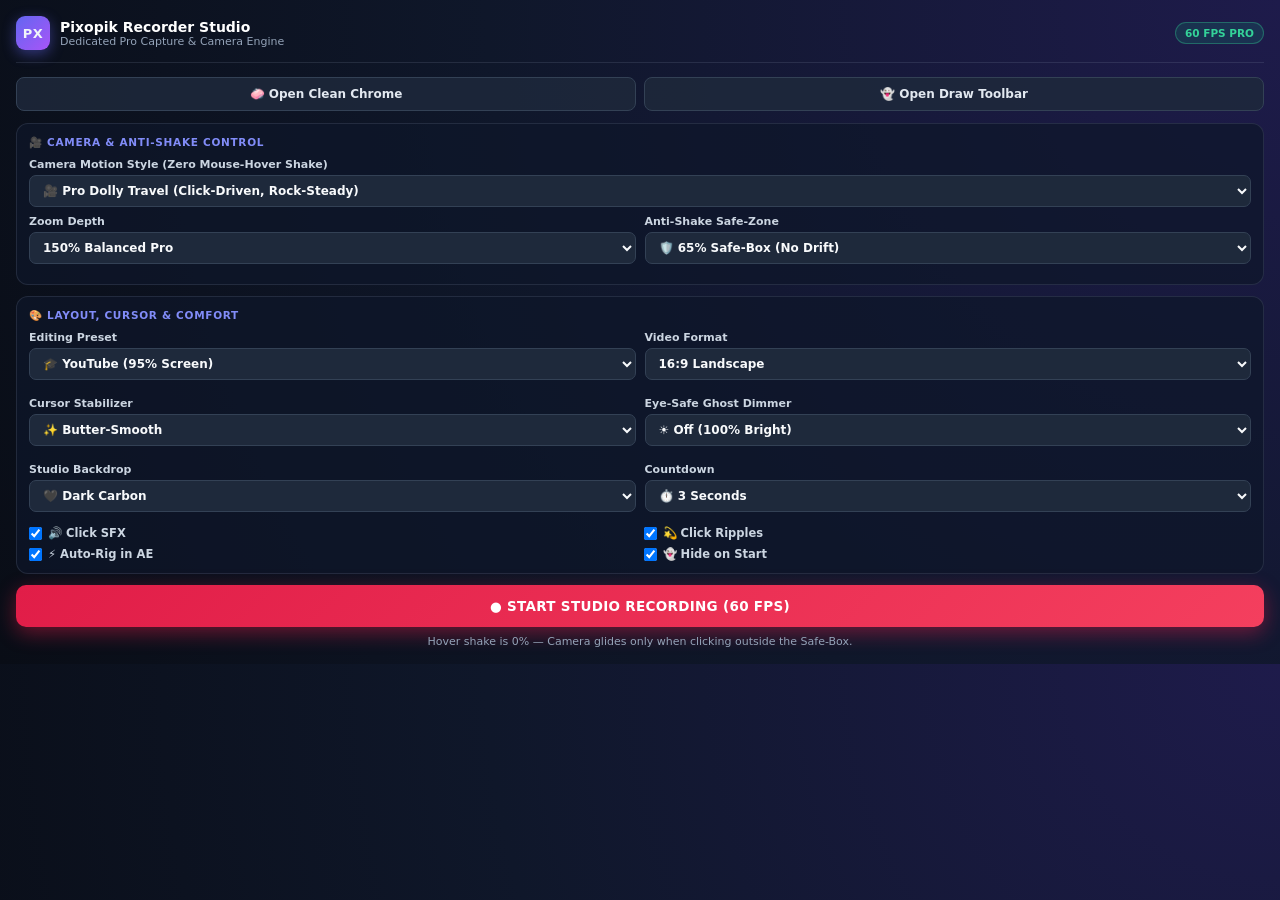
==== cep-plugin/recorder-studio.html @ 307febab "fix(studio-v2.0.2): replace PowerShell UI with instant native frameless Desktop App window (recorder" ====
<!DOCTYPE html>
<html lang="en">
<head>
  <meta charset="UTF-8" />
  <title>Pixopik Recorder Studio v2.0</title>
  <style>
    * { box-sizing: border-box; margin: 0; padding: 0; font-family: "Segoe UI", Inter, system-ui, sans-serif; }
    body {
      background: radial-gradient(circle at top right, #1e1b4b 0%, #0f172a 55%, #090d16 100%);
      color: #f1f5f9; padding: 16px; user-select: none; overflow-x: hidden;
    }
    .top-bar {
      display: flex; align-items: center; justify-content: space-between;
      padding-bottom: 12px; border-bottom: 1px solid rgba(148, 163, 184, 0.16); margin-bottom: 14px;
    }
    .brand { display: flex; align-items: center; gap: 10px; }
    .logo {
      width: 34px; height: 34px; border-radius: 9px;
      background: linear-gradient(135deg, #6366f1, #a855f7);
      display: flex; align-items: center; justify-content: center;
      font-weight: 900; font-size: 13px; letter-spacing: 0.5px;
      box-shadow: 0 4px 14px rgba(99, 102, 241, 0.45);
    }
    .brand-title { font-size: 14px; font-weight: 800; color: #fff; }
    .brand-sub { font-size: 11px; color: #94a3b8; }
    .pill-60 {
      background: rgba(16, 185, 129, 0.15); color: #34d399; border: 1px solid rgba(52, 211, 153, 0.35);
      padding: 4px 9px; border-radius: 999px; font-size: 10.5px; font-weight: 800;
    }
    .quick-row { display: grid; grid-template-columns: 1fr 1fr; gap: 8px; margin-bottom: 12px; }
    .btn-ghost {
      background: rgba(30, 41, 59, 0.85); color: #e2e8f0; border: 1px solid #334155;
      border-radius: 8px; padding: 9px 10px; font-size: 12px; font-weight: 700;
      cursor: pointer; transition: all 0.15s ease;
    }
    .btn-ghost:hover { background: #334155; border-color: #6366f1; color: #fff; }
    .card {
      background: rgba(15, 23, 42, 0.72); border: 1px solid rgba(148, 163, 184, 0.16);
      border-radius: 12px; padding: 12px; margin-bottom: 11px;
    }
    .sec-label {
      font-size: 10.5px; font-weight: 800; text-transform: uppercase;
      letter-spacing: 0.7px; color: #818cf8; margin-bottom: 9px;
    }
    .grid-2 { display: grid; grid-template-columns: 1fr 1fr; gap: 9px; margin-bottom: 9px; }
    .field { display: flex; flex-direction: column; gap: 4px; margin-bottom: 8px; }
    .field:last-child { margin-bottom: 0; }
    label { font-size: 11px; font-weight: 600; color: #cbd5e1; }
    select {
      background: #1e293b; color: #f8fafc; border: 1px solid #334155;
      border-radius: 7px; padding: 7px 9px; font-size: 12px; font-weight: 600; outline: none;
    }
    select:focus { border-color: #6366f1; }
    .checks {
      display: grid; grid-template-columns: 1fr 1fr; gap: 7px; margin-top: 6px;
      font-size: 11.5px; color: #cbd5e1;
    }
    .checks label { display: flex; align-items: center; gap: 6px; cursor: pointer; font-size: 11.5px; }
    .btn-rec {
      width: 100%; padding: 13px; border-radius: 10px; border: none; cursor: pointer;
      font-size: 13.5px; font-weight: 800; color: #fff; letter-spacing: 0.3px;
      background: linear-gradient(135deg, #e11d48 0%, #f43f5e 100%);
      box-shadow: 0 6px 20px rgba(225, 29, 72, 0.45); transition: transform 0.12s ease;
    }
    .btn-rec:hover { filter: brightness(1.08); transform: translateY(-1px); }
    .btn-stop {
      width: 100%; padding: 13px; border-radius: 10px; border: none; cursor: pointer;
      font-size: 13.5px; font-weight: 800; color: #fff;
      background: linear-gradient(135deg, #dc2626 0%, #991b1b 100%);
      margin-top: 8px; display: none;
    }
    .hint { text-align: center; font-size: 11px; color: #94a3b8; margin-top: 8px; }
  </style>
</head>
<body>
  <div class="top-bar">
    <div class="brand">
      <div class="logo">PX</div>
      <div>
        <div class="brand-title">Pixopik Recorder Studio</div>
        <div class="brand-sub">Dedicated Pro Capture &amp; Camera Engine</div>
      </div>
    </div>
    <span class="pill-60" id="liveBadge">60 FPS PRO</span>
  </div>

  <div class="quick-row">
    <button class="btn-ghost" onclick="sendAct('open_chrome')">🧼 Open Clean Chrome</button>
    <button class="btn-ghost" onclick="sendAct('open_ghost')">👻 Open Draw Toolbar</button>
  </div>

  <div class="card">
    <div class="sec-label">🎥 Camera &amp; Anti-Shake Control</div>
    <div class="field">
      <label>Camera Motion Style (Zero Mouse-Hover Shake)</label>
      <select id="camMode">
        <option value="dolly_steady">🎥 Pro Dolly Travel (Click-Driven, Rock-Steady)</option>
        <option value="click_bounce">🎯 Classic Zoom In / Out on Clicks</option>
        <option value="static_lock">📌 Static Locked Camera (0% Zoom / Move)</option>
      </select>
    </div>
    <div class="grid-2" style="margin-top:8px;margin-bottom:0;">
      <div class="field">
        <label>Zoom Depth</label>
        <select id="zoomDepth">
          <option value="135">135% Gentle Zoom</option>
          <option value="150" selected>150% Balanced Pro</option>
          <option value="175">175% Deep Close-Up</option>
        </select>
      </div>
      <div class="field">
        <label>Anti-Shake Safe-Zone</label>
        <select id="deadZone">
          <option value="0.65" selected>🛡️ 65% Safe-Box (No Drift)</option>
          <option value="0.45">⚖️ 45% Medium Box</option>
          <option value="0.18">🎯 Pan on Every Click</option>
        </select>
      </div>
    </div>
  </div>

  <div class="card">
    <div class="sec-label">🎨 Layout, Cursor &amp; Comfort</div>
    <div class="grid-2">
      <div class="field">
        <label>Editing Preset</label>
        <select id="editPreset">
          <option value="youtube_tutorial" selected>🎓 YouTube (95% Screen)</option>
          <option value="saas_promo">🚀 SaaS Promo (84% 3D)</option>
        </select>
      </div>
      <div class="field">
        <label>Video Format</label>
        <select id="aspectPreset">
          <option value="youtube_16_9" selected>16:9 Landscape</option>
          <option value="shorts_9_16">9:16 Vertical Short</option>
          <option value="square_1_1">1:1 Square</option>
        </select>
      </div>
    </div>

    <div class="grid-2">
      <div class="field">
        <label>Cursor Stabilizer</label>
        <select id="curSmooth">
          <option value="high" selected>✨ Butter-Smooth</option>
          <option value="raw">⚡ Raw Instant</option>
        </select>
      </div>
      <div class="field">
        <label>Eye-Safe Ghost Dimmer</label>
        <select id="eyeDim" onchange="sendAct('set_dim', { pct: this.value })">
          <option value="0">☀️ Off (100% Bright)</option>
          <option value="30">🌙 30% Eye Comfort</option>
          <option value="50">🌙 50% Night Dim</option>
        </select>
      </div>
    </div>

    <div class="grid-2" style="margin-bottom:4px;">
      <div class="field">
        <label>Studio Backdrop</label>
        <select id="wallpaper">
          <option value="dark_carbon" selected>🖤 Dark Carbon</option>
          <option value="cosmic_indigo">🌌 Cosmic Indigo</option>
          <option value="ocean_breeze">🌊 Ocean Breeze</option>
          <option value="sunset_saas">🔥 Sunset Coral</option>
        </select>
      </div>
      <div class="field">
        <label>Countdown</label>
        <select id="countdown">
          <option value="3" selected>⏱️ 3 Seconds</option>
          <option value="5">⏱️ 5 Seconds</option>
          <option value="0">⚡ Instant (0s)</option>
        </select>
      </div>
    </div>

    <div class="checks">
      <label><input type="checkbox" id="chkSfx" checked /> 🔊 Click SFX</label>
      <label><input type="checkbox" id="chkRip" checked /> 💫 Click Ripples</label>
      <label><input type="checkbox" id="chkAutoRig" checked /> ⚡ Auto-Rig in AE</label>
      <label><input type="checkbox" id="chkHideWin" checked /> 👻 Hide on Start</label>
    </div>
  </div>

  <button id="btnStart" class="btn-rec" onclick="startStudio()">●  START STUDIO RECORDING (60 FPS)</button>
  <button id="btnStop" class="btn-stop" onclick="stopStudio()">■  STOP &amp; SEND TO AFTER EFFECTS</button>
  <div class="hint" id="statusHint">Hover shake is 0% — Camera glides only when clicking outside the Safe-Box.</div>

  <script>
    async function sendAct(action, extra) {
      var res = await fetch("/api/action", {
        method: "POST",
        headers: { "Content-Type": "application/json" },
        body: JSON.stringify(Object.assign({ action: action }, extra || {}))
      });
      return res.json();
    }

    async function startStudio() {
      var preset = document.getElementById("editPreset").value;
      var cam    = document.getElementById("camMode").value;
      var prefs  = {
        editMode: preset,
        aspectPreset: document.getElementById("aspectPreset").value,
        cameraMode: cam,
        zoomPercent: parseInt(document.getElementById("zoomDepth").value, 10),
        deadZoneRatio: parseFloat(document.getElementById("deadZone").value),
        cursorSmooth: document.getElementById("curSmooth").value,
        wallpaper: document.getElementById("wallpaper").value,
        frameStyle: preset === "youtube_tutorial" ? "minimal_rounded" : "macos_glass",
        countdown: parseInt(document.getElementById("countdown").value, 10),
        clickSfx: document.getElementById("chkSfx").checked,
        clickRipples: document.getElementById("chkRip").checked,
        autoRig: document.getElementById("chkAutoRig").checked,
        autoZoom: cam !== "static_lock"
      };
      await sendAct("start_record", { prefs: prefs });
      if (document.getElementById("chkHideWin").checked) {
        document.getElementById("statusHint").textContent = "Launching invisible Ghost Pill recorder...";
        setTimeout(function () { window.close(); }, 280);
      } else {
        document.getElementById("btnStart").style.display = "none";
        document.getElementById("btnStop").style.display = "block";
        document.getElementById("liveBadge").textContent = "● REC LIVE";
      }
    }

    async function stopStudio() {
      await sendAct("stop_record");
      document.getElementById("btnStop").style.display = "none";
      document.getElementById("btnStart").style.display = "block";
      document.getElementById("liveBadge").textContent = "RIGGING AE...";
    }
  </script>
</body>
</html>
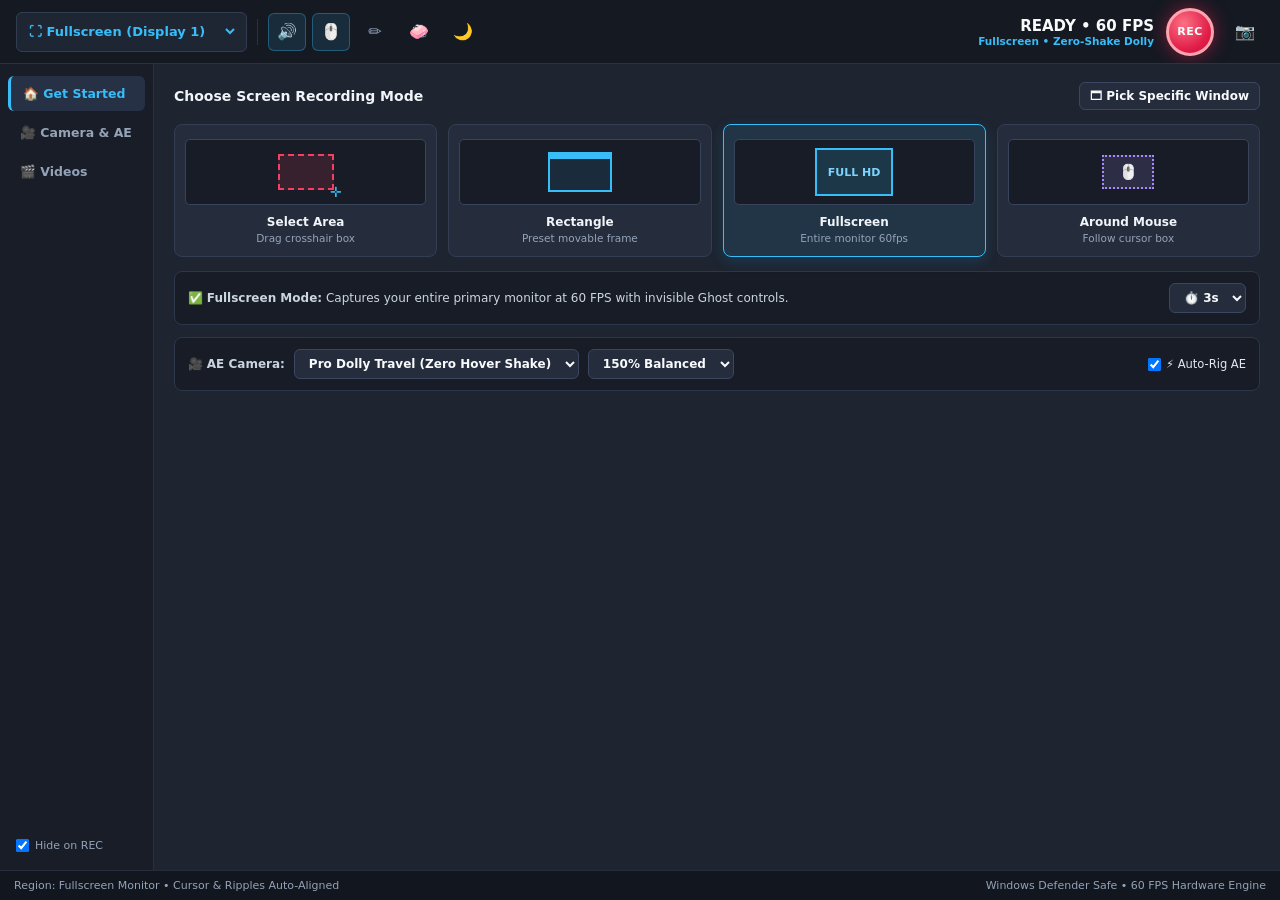
==== commit 97382e17: "feat(bandicam-studio-v2.1): upgrade Recorder Studio to full Bandicam-style UI with Select Area, Rect" ====
--- a/cep-plugin/recorder-studio.html
+++ b/cep-plugin/recorder-studio.html
@@ -2,237 +2,438 @@
 <html lang="en">
 <head>
   <meta charset="UTF-8" />
-  <title>Pixopik Recorder Studio v2.0</title>
+  <title>Pixopik Screen Recorder Studio v2.1</title>
   <style>
-    * { box-sizing: border-box; margin: 0; padding: 0; font-family: "Segoe UI", Inter, system-ui, sans-serif; }
-    body {
-      background: radial-gradient(circle at top right, #1e1b4b 0%, #0f172a 55%, #090d16 100%);
-      color: #f1f5f9; padding: 16px; user-select: none; overflow-x: hidden;
-    }
+    * { box-sizing: border-box; margin: 0; padding: 0; font-family: "Segoe UI", Inter, system-ui, sans-serif; user-select: none; }
+    body { background: #1e2430; color: #e2e8f0; height: 100vh; display: flex; flex-direction: column; overflow: hidden; }
+
+    /* BANDICAM TOP ACTION TOOLBAR */
     .top-bar {
-      display: flex; align-items: center; justify-content: space-between;
-      padding-bottom: 12px; border-bottom: 1px solid rgba(148, 163, 184, 0.16); margin-bottom: 14px;
-    }
-    .brand { display: flex; align-items: center; gap: 10px; }
-    .logo {
-      width: 34px; height: 34px; border-radius: 9px;
-      background: linear-gradient(135deg, #6366f1, #a855f7);
-      display: flex; align-items: center; justify-content: center;
-      font-weight: 900; font-size: 13px; letter-spacing: 0.5px;
-      box-shadow: 0 4px 14px rgba(99, 102, 241, 0.45);
-    }
-    .brand-title { font-size: 14px; font-weight: 800; color: #fff; }
-    .brand-sub { font-size: 11px; color: #94a3b8; }
-    .pill-60 {
-      background: rgba(16, 185, 129, 0.15); color: #34d399; border: 1px solid rgba(52, 211, 153, 0.35);
-      padding: 4px 9px; border-radius: 999px; font-size: 10.5px; font-weight: 800;
-    }
-    .quick-row { display: grid; grid-template-columns: 1fr 1fr; gap: 8px; margin-bottom: 12px; }
-    .btn-ghost {
-      background: rgba(30, 41, 59, 0.85); color: #e2e8f0; border: 1px solid #334155;
-      border-radius: 8px; padding: 9px 10px; font-size: 12px; font-weight: 700;
-      cursor: pointer; transition: all 0.15s ease;
-    }
-    .btn-ghost:hover { background: #334155; border-color: #6366f1; color: #fff; }
-    .card {
-      background: rgba(15, 23, 42, 0.72); border: 1px solid rgba(148, 163, 184, 0.16);
-      border-radius: 12px; padding: 12px; margin-bottom: 11px;
-    }
-    .sec-label {
-      font-size: 10.5px; font-weight: 800; text-transform: uppercase;
-      letter-spacing: 0.7px; color: #818cf8; margin-bottom: 9px;
-    }
-    .grid-2 { display: grid; grid-template-columns: 1fr 1fr; gap: 9px; margin-bottom: 9px; }
-    .field { display: flex; flex-direction: column; gap: 4px; margin-bottom: 8px; }
-    .field:last-child { margin-bottom: 0; }
-    label { font-size: 11px; font-weight: 600; color: #cbd5e1; }
-    select {
-      background: #1e293b; color: #f8fafc; border: 1px solid #334155;
-      border-radius: 7px; padding: 7px 9px; font-size: 12px; font-weight: 600; outline: none;
-    }
-    select:focus { border-color: #6366f1; }
-    .checks {
-      display: grid; grid-template-columns: 1fr 1fr; gap: 7px; margin-top: 6px;
-      font-size: 11.5px; color: #cbd5e1;
-    }
-    .checks label { display: flex; align-items: center; gap: 6px; cursor: pointer; font-size: 11.5px; }
-    .btn-rec {
-      width: 100%; padding: 13px; border-radius: 10px; border: none; cursor: pointer;
-      font-size: 13.5px; font-weight: 800; color: #fff; letter-spacing: 0.3px;
-      background: linear-gradient(135deg, #e11d48 0%, #f43f5e 100%);
-      box-shadow: 0 6px 20px rgba(225, 29, 72, 0.45); transition: transform 0.12s ease;
-    }
-    .btn-rec:hover { filter: brightness(1.08); transform: translateY(-1px); }
-    .btn-stop {
-      width: 100%; padding: 13px; border-radius: 10px; border: none; cursor: pointer;
-      font-size: 13.5px; font-weight: 800; color: #fff;
-      background: linear-gradient(135deg, #dc2626 0%, #991b1b 100%);
-      margin-top: 8px; display: none;
-    }
-    .hint { text-align: center; font-size: 11px; color: #94a3b8; margin-top: 8px; }
+      height: 64px; background: #151922; border-bottom: 1px solid #2a3242;
+      display: flex; align-items: center; justify-content: space-between; padding: 0 16px;
+    }
+    .top-left { display: flex; align-items: center; gap: 6px; }
+    .mode-select-wrap {
+      position: relative; display: flex; align-items: center;
+      background: #1f2633; border: 1px solid #333d52; border-radius: 6px; padding: 0 8px; height: 40px;
+    }
+    .mode-select-wrap select {
+      background: transparent; color: #38bdf8; border: none; font-size: 13px; font-weight: 700;
+      outline: none; cursor: pointer; padding-right: 6px;
+    }
+    .mode-select-wrap select option { background: #181e29; color: #f1f5f9; }
+
+    .icon-btn {
+      width: 38px; height: 38px; border-radius: 6px; border: 1px solid transparent;
+      background: transparent; color: #94a3b8; font-size: 16px; cursor: pointer;
+      display: flex; align-items: center; justify-content: center; transition: all 0.14s;
+    }
+    .icon-btn:hover { background: #232b3a; color: #fff; }
+    .icon-btn.active { color: #38bdf8; background: rgba(56, 189, 248, 0.12); border-color: rgba(56, 189, 248, 0.32); }
+    .divider { width: 1px; height: 26px; background: #2a3242; margin: 0 4px; }
+
+    .top-right { display: flex; align-items: center; gap: 12px; }
+    .rec-meta { text-align: right; }
+    .rec-timer { font-size: 15px; font-weight: 800; color: #f8fafc; font-variant-numeric: tabular-nums; }
+    .rec-target-lbl { font-size: 10.5px; color: #38bdf8; font-weight: 600; }
+
+    .rec-circle {
+      width: 48px; height: 48px; border-radius: 50%; border: 3px solid #fda4af;
+      background: radial-gradient(circle at 35% 30%, #fb7185, #e11d48 65%, #be123c);
+      color: #fff; font-size: 11px; font-weight: 900; letter-spacing: 0.4px;
+      cursor: pointer; box-shadow: 0 0 18px rgba(225, 29, 72, 0.55); transition: transform 0.12s;
+    }
+    .rec-circle:hover { transform: scale(1.05); }
+    .rec-circle.recording { background: #dc2626; border-color: #fff; animation: pulse 1.2s infinite; }
+    @keyframes pulse { 0%,100% { box-shadow: 0 0 12px rgba(239,68,68,0.6); } 50% { box-shadow: 0 0 24px rgba(239,68,68,0.95); } }
+
+    /* MAIN WORKSPACE (LEFT SIDEBAR + CONTENT) */
+    .workspace { flex: 1; display: flex; overflow: hidden; }
+    .sidebar {
+      width: 154px; background: #181d27; border-right: 1px solid #283040;
+      padding: 12px 8px; display: flex; flex-direction: column; gap: 4px;
+    }
+    .nav-item {
+      display: flex; align-items: center; gap: 10px; padding: 10px 12px;
+      border-radius: 6px; color: #94a3b8; font-size: 12.5px; font-weight: 600;
+      cursor: pointer; border: none; background: transparent; text-align: left; width: 100%;
+    }
+    .nav-item:hover { background: #222938; color: #e2e8f0; }
+    .nav-item.active { background: #263145; color: #38bdf8; border-left: 3px solid #38bdf8; }
+
+    .main-pane { flex: 1; padding: 18px 20px; overflow-y: auto; background: #1e2430; }
+    .pane { display: none; }
+    .pane.active { display: block; }
+    .pane-title { font-size: 14px; font-weight: 700; color: #f1f5f9; margin-bottom: 14px; display: flex; justify-content: space-between; align-items: center; }
+
+    /* BANDICAM 4 VISUAL ILLUSTRATED CARDS */
+    .mode-cards { display: grid; grid-template-columns: repeat(4, 1fr); gap: 11px; margin-bottom: 14px; }
+    .m-card {
+      background: #252d3d; border: 1.5px solid #333e54; border-radius: 8px;
+      padding: 14px 10px 12px; text-align: center; cursor: pointer; transition: all 0.15s;
+    }
+    .m-card:hover { border-color: #38bdf8; transform: translateY(-2px); background: #2a3447; }
+    .m-card.selected { border-color: #38bdf8; background: rgba(56, 189, 248, 0.11); box-shadow: 0 4px 14px rgba(14, 165, 233, 0.18); }
+    .art {
+      height: 66px; background: #171c26; border: 1px solid #38445c; border-radius: 5px;
+      margin-bottom: 10px; position: relative; display: flex; align-items: center; justify-content: center;
+    }
+    .art-dash { width: 56px; height: 36px; border: 2px dashed #f43f5e; background: rgba(244, 63, 94, 0.14); position: relative; }
+    .art-dash::after { content: "✛"; position: absolute; right: -10px; bottom: -12px; color: #38bdf8; font-size: 14px; font-weight: 900; }
+    .art-rect { width: 64px; height: 40px; border: 2px solid #38bdf8; border-top: 7px solid #38bdf8; background: rgba(56, 189, 248, 0.1); }
+    .art-full { width: 78px; height: 48px; border: 2px solid #38bdf8; background: rgba(56, 189, 248, 0.16); display: flex; align-items: center; justify-content: center; font-size: 11px; color: #7dd3fc; font-weight: 800; }
+    .art-mouse { width: 52px; height: 34px; border: 2px dotted #a78bfa; background: rgba(167, 139, 250, 0.15); display: flex; align-items: center; justify-content: center; font-size: 15px; }
+    .m-title { font-size: 12px; font-weight: 700; color: #f1f5f9; margin-bottom: 3px; }
+    .m-sub { font-size: 10.5px; color: #94a3b8; }
+
+    /* DYNAMIC MODE OPTIONS BAR */
+    .sub-config {
+      background: #171c26; border: 1px solid #2d374b; border-radius: 8px;
+      padding: 11px 13px; display: flex; align-items: center; justify-content: space-between; gap: 10px; margin-bottom: 12px;
+    }
+    .sub-left { display: flex; align-items: center; gap: 9px; flex-wrap: wrap; font-size: 12px; color: #cbd5e1; }
+    select.std, button.std {
+      background: #252d3d; color: #f8fafc; border: 1px solid #3b4761; border-radius: 6px;
+      padding: 6px 10px; font-size: 12px; font-weight: 600; cursor: pointer; outline: none;
+    }
+    button.std.primary { background: #0284c7; border-color: #38bdf8; color: #fff; }
+    button.std:hover { filter: brightness(1.1); }
+
+    /* CAMERA & AE SETTINGS GRID */
+    .settings-grid { display: grid; grid-template-columns: 1fr 1fr; gap: 11px; }
+    .s-box { background: #171c26; border: 1px solid #2b3548; border-radius: 8px; padding: 11px; }
+    .s-box label { display: block; font-size: 11px; font-weight: 700; color: #94a3b8; margin-bottom: 5px; text-transform: uppercase; }
+    .s-box select { width: 100%; }
+
+    /* VIDEOS LIST */
+    .vid-row {
+      background: #171c26; border: 1px solid #2b3548; border-radius: 7px; padding: 9px 12px;
+      display: flex; align-items: center; justify-content: space-between; margin-bottom: 7px; font-size: 12px;
+    }
+
+    /* FOOTER BAR */
+    .footer {
+      height: 30px; background: #12161e; border-top: 1px solid #262e3d;
+      display: flex; align-items: center; justify-content: space-between; padding: 0 14px; font-size: 11px; color: #94a3b8;
+    }
   </style>
 </head>
 <body>
+  <!-- BANDICAM TOP ACTION BAR -->
   <div class="top-bar">
-    <div class="brand">
-      <div class="logo">PX</div>
-      <div>
-        <div class="brand-title">Pixopik Recorder Studio</div>
-        <div class="brand-sub">Dedicated Pro Capture &amp; Camera Engine</div>
-      </div>
-    </div>
-    <span class="pill-60" id="liveBadge">60 FPS PRO</span>
-  </div>
-
-  <div class="quick-row">
-    <button class="btn-ghost" onclick="sendAct('open_chrome')">🧼 Open Clean Chrome</button>
-    <button class="btn-ghost" onclick="sendAct('open_ghost')">👻 Open Draw Toolbar</button>
-  </div>
-
-  <div class="card">
-    <div class="sec-label">🎥 Camera &amp; Anti-Shake Control</div>
-    <div class="field">
-      <label>Camera Motion Style (Zero Mouse-Hover Shake)</label>
-      <select id="camMode">
-        <option value="dolly_steady">🎥 Pro Dolly Travel (Click-Driven, Rock-Steady)</option>
-        <option value="click_bounce">🎯 Classic Zoom In / Out on Clicks</option>
-        <option value="static_lock">📌 Static Locked Camera (0% Zoom / Move)</option>
-      </select>
-    </div>
-    <div class="grid-2" style="margin-top:8px;margin-bottom:0;">
-      <div class="field">
-        <label>Zoom Depth</label>
-        <select id="zoomDepth">
-          <option value="135">135% Gentle Zoom</option>
-          <option value="150" selected>150% Balanced Pro</option>
-          <option value="175">175% Deep Close-Up</option>
+    <div class="top-left">
+      <div class="mode-select-wrap" title="Screen Recording Mode">
+        <select id="topModeSelect" onchange="selectCaptureMode(this.value, true)">
+          <option value="select_area">✛  Select a recording area</option>
+          <option value="rectangle">▭  Rectangle on a screen</option>
+          <option value="fullscreen" selected>⛶  Fullscreen (Display 1)</option>
+          <option value="specific_window">🗔  Specific window</option>
+          <option value="around_mouse">🖱️  Around mouse</option>
         </select>
       </div>
-      <div class="field">
-        <label>Anti-Shake Safe-Zone</label>
-        <select id="deadZone">
-          <option value="0.65" selected>🛡️ 65% Safe-Box (No Drift)</option>
-          <option value="0.45">⚖️ 45% Medium Box</option>
-          <option value="0.18">🎯 Pan on Every Click</option>
-        </select>
+      <div class="divider"></div>
+      <button id="icoSfx" class="icon-btn active" title="Toggle Mouse Click Sound SFX" onclick="toggleIcon('icoSfx')">🔊</button>
+      <button id="icoRip" class="icon-btn active" title="Toggle Cursor Click Ripple Effect" onclick="toggleIcon('icoRip')">🖱️</button>
+      <button class="icon-btn" title="Open Live Screen Draw Overlay" onclick="api('open_ghost')">✏️</button>
+      <button class="icon-btn" title="Launch Clean Chrome Browser" onclick="api('open_chrome')">🧼</button>
+      <button id="icoDim" class="icon-btn" title="Cycle Eye-Safe Ghost Dimmer (0% / 30% / 50%)" onclick="cycleDim()">🌙</button>
+    </div>
+
+    <div class="top-right">
+      <div class="rec-meta">
+        <div class="rec-timer" id="timerTxt">READY • 60 FPS</div>
+        <div class="rec-target-lbl" id="targetSummary">Fullscreen • Zero-Shake Dolly</div>
+      </div>
+      <button id="btnRecCircle" class="rec-circle" onclick="toggleRecord()" title="Start / Stop Recording">REC</button>
+      <button class="icon-btn" title="Capture Clean PNG Screenshot" onclick="takeShot()">📷</button>
+    </div>
+  </div>
+
+  <!-- MAIN BANDICAM BODY -->
+  <div class="workspace">
+    <div class="sidebar">
+      <button class="nav-item active" id="nav_home" onclick="showTab('home')">🏠  Get Started</button>
+      <button class="nav-item" id="nav_cam" onclick="showTab('cam')">🎥  Camera &amp; AE</button>
+      <button class="nav-item" id="nav_vids" onclick="showTab('vids'); loadVideos();">🎬  Videos</button>
+      <div style="flex:1"></div>
+      <label style="font-size:11px;color:#94a3b8;padding:6px 8px;display:flex;align-items:center;gap:6px;cursor:pointer;">
+        <input type="checkbox" id="chkHideOnStart" checked /> Hide on REC
+      </label>
+    </div>
+
+    <div class="main-pane">
+      <!-- TAB 1: BANDICAM GET STARTED -->
+      <div class="pane active" id="pane_home">
+        <div class="pane-title">
+          <span>Choose Screen Recording Mode</span>
+          <button class="std" onclick="selectCaptureMode('specific_window', true)">🗔 Pick Specific Window</button>
+        </div>
+
+        <div class="mode-cards">
+          <div class="m-card" id="card_select_area" onclick="selectCaptureMode('select_area', true)">
+            <div class="art"><div class="art-dash"></div></div>
+            <div class="m-title">Select Area</div>
+            <div class="m-sub">Drag crosshair box</div>
+          </div>
+          <div class="m-card" id="card_rectangle" onclick="selectCaptureMode('rectangle', false)">
+            <div class="art"><div class="art-rect"></div></div>
+            <div class="m-title">Rectangle</div>
+            <div class="m-sub">Preset movable frame</div>
+          </div>
+          <div class="m-card selected" id="card_fullscreen" onclick="selectCaptureMode('fullscreen', false)">
+            <div class="art"><div class="art-full">FULL HD</div></div>
+            <div class="m-title">Fullscreen</div>
+            <div class="m-sub">Entire monitor 60fps</div>
+          </div>
+          <div class="m-card" id="card_around_mouse" onclick="selectCaptureMode('around_mouse', false)">
+            <div class="art"><div class="art-mouse">🖱️</div></div>
+            <div class="m-title">Around Mouse</div>
+            <div class="m-sub">Follow cursor box</div>
+          </div>
+        </div>
+
+        <!-- Contextual Bar Per Selected Mode -->
+        <div class="sub-config" id="modeConfigBar">
+          <div class="sub-left" id="modeConfigContent">
+            <span>✅ <b>Fullscreen Mode:</b> Captures your entire primary monitor at 60 FPS with invisible Ghost controls.</span>
+          </div>
+          <div style="display:flex;gap:7px;align-items:center;">
+            <select id="quickCountdown" class="std" title="Start Countdown">
+              <option value="3" selected>⏱️ 3s</option>
+              <option value="5">⏱️ 5s</option>
+              <option value="0">⚡ 0s</option>
+            </select>
+          </div>
+        </div>
+
+        <!-- Quick Camera Strip right on Home -->
+        <div class="sub-config" style="margin-bottom:0;">
+          <div class="sub-left">
+            <span>🎥 <b>AE Camera:</b></span>
+            <select id="camMode" class="std" onchange="refreshSummary()">
+              <option value="dolly_steady" selected>Pro Dolly Travel (Zero Hover Shake)</option>
+              <option value="click_bounce">Classic Zoom In / Out on Clicks</option>
+              <option value="static_lock">Static Locked (No Camera Move)</option>
+            </select>
+            <select id="zoomDepth" class="std">
+              <option value="135">135% Gentle</option>
+              <option value="150" selected>150% Balanced</option>
+              <option value="175">175% Close-Up</option>
+            </select>
+          </div>
+          <label style="font-size:11.5px;display:flex;align-items:center;gap:5px;cursor:pointer;">
+            <input type="checkbox" id="chkAutoRig" checked /> ⚡ Auto-Rig AE
+          </label>
+        </div>
+      </div>
+
+      <!-- TAB 2: PRO CAMERA & AE RIG SETTINGS -->
+      <div class="pane" id="pane_cam">
+        <div class="pane-title"><span>After Effects Auto-Rig &amp; Anti-Shake Settings</span></div>
+        <div class="settings-grid">
+          <div class="s-box">
+            <label>Anti-Shake Dead-Zone Safe Box</label>
+            <select id="deadZone" class="std">
+              <option value="0.65" selected>🛡️ Strict 65% Safe-Box (Zero Drift)</option>
+              <option value="0.45">⚖️ Medium 45% Safe-Box</option>
+              <option value="0.18">🎯 Pan on Every Click</option>
+            </select>
+          </div>
+          <div class="s-box">
+            <label>Cursor Wrist-Tremor Stabilizer</label>
+            <select id="curSmooth" class="std">
+              <option value="high" selected>✨ Butter-Smooth EMA Filter</option>
+              <option value="raw">⚡ Raw Instant Input</option>
+            </select>
+          </div>
+          <div class="s-box">
+            <label>After Effects Layout Preset</label>
+            <select id="editPreset" class="std">
+              <option value="youtube_tutorial" selected>🎓 YouTube Tutorial (95% Screen)</option>
+              <option value="saas_promo">🚀 SaaS Promo (84% macOS Glass)</option>
+            </select>
+          </div>
+          <div class="s-box">
+            <label>Composition Format</label>
+            <select id="aspectPreset" class="std">
+              <option value="youtube_16_9" selected>16:9 YouTube (1920x1080)</option>
+              <option value="shorts_9_16">9:16 Vertical Shorts (1080x1920)</option>
+              <option value="square_1_1">1:1 Square (1080x1080)</option>
+            </select>
+          </div>
+          <div class="s-box">
+            <label>Studio Wallpaper Backdrop</label>
+            <select id="wallpaper" class="std">
+              <option value="dark_carbon" selected>🖤 Dark Carbon</option>
+              <option value="cosmic_indigo">🌌 Cosmic Indigo</option>
+              <option value="ocean_breeze">🌊 Ocean Breeze</option>
+              <option value="sunset_saas">🔥 Sunset Coral</option>
+            </select>
+          </div>
+          <div class="s-box" style="display:flex;align-items:center;justify-content:center;">
+            <button class="std primary" style="width:100%;padding:10px;" onclick="api('rig_latest')">✨ Re-Rig Latest Recording in AE</button>
+          </div>
+        </div>
+      </div>
+
+      <!-- TAB 3: RECORDED VIDEOS -->
+      <div class="pane" id="pane_vids">
+        <div class="pane-title">
+          <span>Recorded Captures (Videos/PixopikRecordings)</span>
+          <button class="std" onclick="api('open_folder')">📂 Open Output Folder</button>
+        </div>
+        <div id="videosContainer">Loading recordings...</div>
       </div>
     </div>
   </div>
 
-  <div class="card">
-    <div class="sec-label">🎨 Layout, Cursor &amp; Comfort</div>
-    <div class="grid-2">
-      <div class="field">
-        <label>Editing Preset</label>
-        <select id="editPreset">
-          <option value="youtube_tutorial" selected>🎓 YouTube (95% Screen)</option>
-          <option value="saas_promo">🚀 SaaS Promo (84% 3D)</option>
-        </select>
-      </div>
-      <div class="field">
-        <label>Video Format</label>
-        <select id="aspectPreset">
-          <option value="youtube_16_9" selected>16:9 Landscape</option>
-          <option value="shorts_9_16">9:16 Vertical Short</option>
-          <option value="square_1_1">1:1 Square</option>
-        </select>
-      </div>
-    </div>
-
-    <div class="grid-2">
-      <div class="field">
-        <label>Cursor Stabilizer</label>
-        <select id="curSmooth">
-          <option value="high" selected>✨ Butter-Smooth</option>
-          <option value="raw">⚡ Raw Instant</option>
-        </select>
-      </div>
-      <div class="field">
-        <label>Eye-Safe Ghost Dimmer</label>
-        <select id="eyeDim" onchange="sendAct('set_dim', { pct: this.value })">
-          <option value="0">☀️ Off (100% Bright)</option>
-          <option value="30">🌙 30% Eye Comfort</option>
-          <option value="50">🌙 50% Night Dim</option>
-        </select>
-      </div>
-    </div>
-
-    <div class="grid-2" style="margin-bottom:4px;">
-      <div class="field">
-        <label>Studio Backdrop</label>
-        <select id="wallpaper">
-          <option value="dark_carbon" selected>🖤 Dark Carbon</option>
-          <option value="cosmic_indigo">🌌 Cosmic Indigo</option>
-          <option value="ocean_breeze">🌊 Ocean Breeze</option>
-          <option value="sunset_saas">🔥 Sunset Coral</option>
-        </select>
-      </div>
-      <div class="field">
-        <label>Countdown</label>
-        <select id="countdown">
-          <option value="3" selected>⏱️ 3 Seconds</option>
-          <option value="5">⏱️ 5 Seconds</option>
-          <option value="0">⚡ Instant (0s)</option>
-        </select>
-      </div>
-    </div>
-
-    <div class="checks">
-      <label><input type="checkbox" id="chkSfx" checked /> 🔊 Click SFX</label>
-      <label><input type="checkbox" id="chkRip" checked /> 💫 Click Ripples</label>
-      <label><input type="checkbox" id="chkAutoRig" checked /> ⚡ Auto-Rig in AE</label>
-      <label><input type="checkbox" id="chkHideWin" checked /> 👻 Hide on Start</label>
-    </div>
+  <!-- FOOTER STATUS -->
+  <div class="footer">
+    <span id="footerRegion">Region: Fullscreen Monitor • Cursor &amp; Ripples Auto-Aligned</span>
+    <span>Windows Defender Safe • 60 FPS Hardware Engine</span>
   </div>
 
-  <button id="btnStart" class="btn-rec" onclick="startStudio()">●  START STUDIO RECORDING (60 FPS)</button>
-  <button id="btnStop" class="btn-stop" onclick="stopStudio()">■  STOP &amp; SEND TO AFTER EFFECTS</button>
-  <div class="hint" id="statusHint">Hover shake is 0% — Camera glides only when clicking outside the Safe-Box.</div>
-
   <script>
-    async function sendAct(action, extra) {
-      var res = await fetch("/api/action", {
+    var state = {
+      captureMode: "fullscreen",
+      cropX: 0, cropY: 0, cropW: 1280, cropH: 720,
+      windowPid: 0, aroundSize: "1280x720",
+      recording: false, dimStep: 0
+    };
+
+    async function api(action, extra) {
+      var r = await fetch("/api/action", {
         method: "POST",
         headers: { "Content-Type": "application/json" },
         body: JSON.stringify(Object.assign({ action: action }, extra || {}))
       });
-      return res.json();
-    }
-
-    async function startStudio() {
-      var preset = document.getElementById("editPreset").value;
-      var cam    = document.getElementById("camMode").value;
-      var prefs  = {
-        editMode: preset,
-        aspectPreset: document.getElementById("aspectPreset").value,
-        cameraMode: cam,
-        zoomPercent: parseInt(document.getElementById("zoomDepth").value, 10),
-        deadZoneRatio: parseFloat(document.getElementById("deadZone").value),
-        cursorSmooth: document.getElementById("curSmooth").value,
-        wallpaper: document.getElementById("wallpaper").value,
-        frameStyle: preset === "youtube_tutorial" ? "minimal_rounded" : "macos_glass",
-        countdown: parseInt(document.getElementById("countdown").value, 10),
-        clickSfx: document.getElementById("chkSfx").checked,
-        clickRipples: document.getElementById("chkRip").checked,
-        autoRig: document.getElementById("chkAutoRig").checked,
-        autoZoom: cam !== "static_lock"
-      };
-      await sendAct("start_record", { prefs: prefs });
-      if (document.getElementById("chkHideWin").checked) {
-        document.getElementById("statusHint").textContent = "Launching invisible Ghost Pill recorder...";
-        setTimeout(function () { window.close(); }, 280);
+      return r.json();
+    }
+
+    function showTab(id) {
+      ["home", "cam", "vids"].forEach(function (t) {
+        document.getElementById("pane_" + t).classList.toggle("active", t === id);
+        document.getElementById("nav_" + t).classList.toggle("active", t === id);
+      });
+    }
+
+    function toggleIcon(id) { document.getElementById(id).classList.toggle("active"); }
+
+    function cycleDim() {
+      var steps = [0, 30, 50];
+      state.dimStep = (state.dimStep + 1) % steps.length;
+      var pct = steps[state.dimStep];
+      document.getElementById("icoDim").classList.toggle("active", pct > 0);
+      api("set_dim", { pct: pct });
+      document.getElementById("footerRegion").textContent = "Eye-Safe Ghost Dimmer: " + (pct ? pct + "% ON (Video stays 100% bright!)" : "OFF");
+    }
+
+    async function takeShot() {
+      await api("screenshot");
+      document.getElementById("footerRegion").textContent = "📷 Saved clean screenshot to Videos/PixopikRecordings/Screenshots!";
+    }
+
+    function refreshSummary() {
+      var camTxt = document.getElementById("camMode").value === "dolly_steady" ? "Steady Dolly" : (document.getElementById("camMode").value === "static_lock" ? "Static Lock" : "Click Zoom");
+      var mNames = { fullscreen: "Fullscreen", select_area: "Area " + state.cropW + "x" + state.cropH, rectangle: "Rect " + state.cropW + "x" + state.cropH, specific_window: "Window Lock", around_mouse: "Mouse " + state.aroundSize };
+      document.getElementById("targetSummary").textContent = (mNames[state.captureMode] || "Fullscreen") + " • " + camTxt;
+    }
+
+    async function pickAreaInteractive() {
+      document.getElementById("footerRegion").textContent = "Drag crosshair on screen to select area...";
+      var r = await api("pick_area");
+      if (r && r.ok) {
+        state.cropX = r.x; state.cropY = r.y; state.cropW = r.w; state.cropH = r.h;
+        document.getElementById("footerRegion").textContent = "Locked Area: " + r.w + "x" + r.h + " at (" + r.x + ", " + r.y + ")";
+        selectCaptureMode("select_area", false);
+      }
+    }
+
+    async function pickRectInteractive() {
+      var val = (document.getElementById("rectPresetSel") || { value: "1280x720" }).value.split("x");
+      var w = parseInt(val[0], 10) || 1280, h = parseInt(val[1], 10) || 720;
+      var r = await api("pick_rect", { w: w, h: h });
+      if (r && r.ok) {
+        state.cropX = r.x; state.cropY = r.y; state.cropW = r.w; state.cropH = r.h;
+        document.getElementById("footerRegion").textContent = "Locked Rectangle: " + r.w + "x" + r.h + " at (" + r.x + ", " + r.y + ")";
+        refreshSummary();
+      }
+    }
+
+    async function selectCaptureMode(mode, autoPrompt) {
+      state.captureMode = mode;
+      document.getElementById("topModeSelect").value = mode;
+      ["select_area", "rectangle", "fullscreen", "around_mouse"].forEach(function (m) {
+        var el = document.getElementById("card_" + m);
+        if (el) el.classList.toggle("selected", m === mode);
+      });
+
+      var box = document.getElementById("modeConfigContent");
+      if (mode === "fullscreen") {
+        box.innerHTML = "<span>✅ <b>Fullscreen:</b> Entire monitor captured at 60 FPS with invisible Ghost HUD.</span>";
+      } else if (mode === "select_area") {
+        box.innerHTML = "<span>✛ <b>Selected Box:</b> " + state.cropW + " × " + state.cropH + " px</span> <button class='std primary' onclick='pickAreaInteractive()'>✛ Draw / Re-Select Area</button>";
+        if (autoPrompt) pickAreaInteractive();
+      } else if (mode === "rectangle") {
+        box.innerHTML = "<span>▭ <b>Preset Size:</b></span> <select id='rectPresetSel' class='std' onchange='var p=this.value.split(\"x\");state.cropW=+p[0];state.cropH=+p[1];refreshSummary();'><option value='1280x720'>1280 × 720 (HD 16:9)</option><option value='1600x900'>1600 × 900 (16:9)</option><option value='1080x1920'>1080 × 1920 (9:16 Shorts)</option><option value='1080x1080'>1080 × 1080 (1:1)</option></select> <button class='std primary' onclick='pickRectInteractive()'>🎯 Position Frame on Screen</button>";
+      } else if (mode === "specific_window") {
+        box.innerHTML = "<span>🗔 <b>Target App Window:</b> Loading open windows...</span>";
+        var wr = await (await fetch("/api/windows")).json();
+        var opts = (wr.windows || []).map(function (w) { return "<option value='" + w.Id + "'>" + w.MainWindowTitle.slice(0, 48) + " (" + w.ProcessName + ")</option>"; }).join("");
+        box.innerHTML = "<span>🗔 <b>Window:</b></span> <select id='winPidSel' class='std' onchange='state.windowPid=+this.value'>" + (opts || "<option value='0'>No open windows found</option>") + "</select> <button class='std' onclick=\"selectCaptureMode('specific_window',false)\">↻</button>";
+        if (wr.windows && wr.windows.length) state.windowPid = wr.windows[0].Id;
+      } else if (mode === "around_mouse") {
+        box.innerHTML = "<span>🖱️ <b>Follow Cursor Viewport:</b></span> <select class='std' onchange='state.aroundSize=this.value;refreshSummary();'><option value='1280x720'>1280 × 720 Smooth Box</option><option value='960x540'>960 × 540 Close-Up Box</option></select>";
+      }
+      refreshSummary();
+    }
+
+    async function loadVideos() {
+      var r = await (await fetch("/api/videos")).json();
+      var c = document.getElementById("videosContainer");
+      if (!r.videos || !r.videos.length) { c.innerHTML = "<div style='color:#94a3b8;font-size:12px;'>No recordings yet. Click REC to capture your first take!</div>"; return; }
+      c.innerHTML = r.videos.map(function (v) {
+        return "<div class='vid-row'><div><b>" + v.id + "</b> <span style='color:#38bdf8;margin-left:8px;'>" + v.res + " • " + v.dur + " • " + v.sizeMb + " MB</span></div><button class='std' onclick=\"api('open_folder')\">📂 Folder</button></div>";
+      }).join("");
+    }
+
+    async function toggleRecord() {
+      var btn = document.getElementById("btnRecCircle");
+      if (!state.recording) {
+        var preset = document.getElementById("editPreset").value;
+        var cam = document.getElementById("camMode").value;
+        var prefs = {
+          captureMode: state.captureMode,
+          cropX: state.cropX, cropY: state.cropY, cropW: state.cropW, cropH: state.cropH,
+          windowPid: state.windowPid, aroundSize: state.aroundSize,
+          editMode: preset,
+          aspectPreset: document.getElementById("aspectPreset").value,
+          cameraMode: cam,
+          zoomPercent: parseInt(document.getElementById("zoomDepth").value, 10),
+          deadZoneRatio: parseFloat(document.getElementById("deadZone").value),
+          cursorSmooth: document.getElementById("curSmooth").value,
+          wallpaper: document.getElementById("wallpaper").value,
+          frameStyle: preset === "youtube_tutorial" ? "minimal_rounded" : "macos_glass",
+          countdown: parseInt(document.getElementById("quickCountdown").value, 10),
+          clickSfx: document.getElementById("icoSfx").classList.contains("active"),
+          clickRipples: document.getElementById("icoRip").classList.contains("active"),
+          autoRig: document.getElementById("chkAutoRig").checked,
+          autoZoom: cam !== "static_lock"
+        };
+        await api("start_record", { prefs: prefs });
+        if (document.getElementById("chkHideOnStart").checked) {
+          setTimeout(function () { window.close(); }, 260);
+        } else {
+          state.recording = true;
+          btn.classList.add("recording"); btn.textContent = "STOP";
+          document.getElementById("timerTxt").textContent = "● RECORDING";
+        }
       } else {
-        document.getElementById("btnStart").style.display = "none";
-        document.getElementById("btnStop").style.display = "block";
-        document.getElementById("liveBadge").textContent = "● REC LIVE";
+        await api("stop_record");
+        state.recording = false;
+        btn.classList.remove("recording"); btn.textContent = "REC";
+        document.getElementById("timerTxt").textContent = "RIGGING AE...";
       }
-    }
-
-    async function stopStudio() {
-      await sendAct("stop_record");
-      document.getElementById("btnStop").style.display = "none";
-      document.getElementById("btnStart").style.display = "block";
-      document.getElementById("liveBadge").textContent = "RIGGING AE...";
     }
   </script>
 </body>
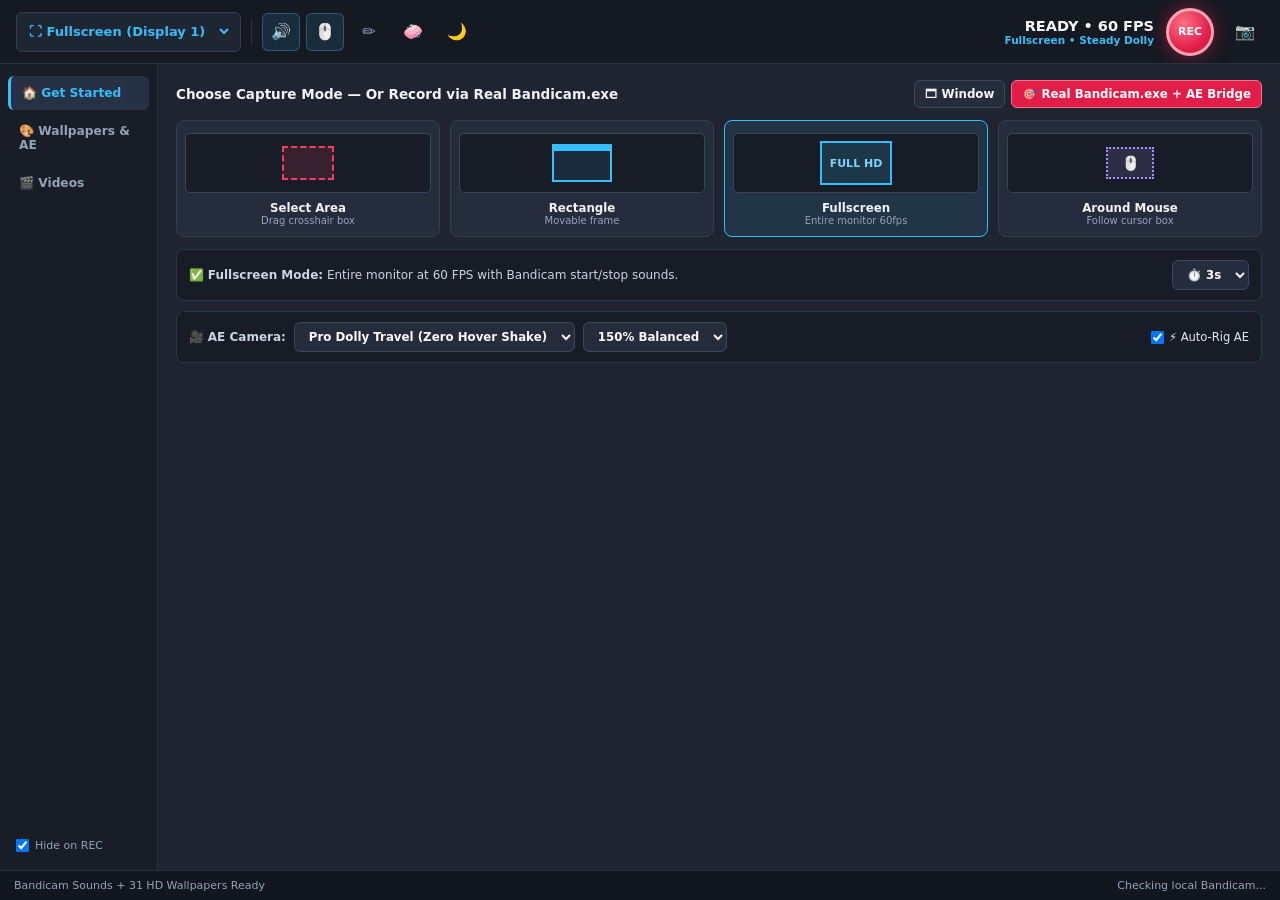
==== commit 18a3fdef: "feat(bandicam-bridge-v2.3): integrate real Bandicam bdcam.exe live Auto-Rig bridge, native Bandicam " ====
--- a/cep-plugin/recorder-studio.html
+++ b/cep-plugin/recorder-studio.html
@@ -2,24 +2,21 @@
 <html lang="en">
 <head>
   <meta charset="UTF-8" />
-  <title>Pixopik Screen Recorder Studio v2.1</title>
+  <title>Pixopik Screen Recorder Studio v2.3</title>
   <style>
     * { box-sizing: border-box; margin: 0; padding: 0; font-family: "Segoe UI", Inter, system-ui, sans-serif; user-select: none; }
     body { background: #1e2430; color: #e2e8f0; height: 100vh; display: flex; flex-direction: column; overflow: hidden; }
 
-    /* BANDICAM TOP ACTION TOOLBAR */
     .top-bar {
       height: 64px; background: #151922; border-bottom: 1px solid #2a3242;
       display: flex; align-items: center; justify-content: space-between; padding: 0 16px;
     }
     .top-left { display: flex; align-items: center; gap: 6px; }
     .mode-select-wrap {
-      position: relative; display: flex; align-items: center;
-      background: #1f2633; border: 1px solid #333d52; border-radius: 6px; padding: 0 8px; height: 40px;
+      background: #1f2633; border: 1px solid #333d52; border-radius: 6px; padding: 0 8px; height: 40px; display: flex; align-items: center;
     }
     .mode-select-wrap select {
-      background: transparent; color: #38bdf8; border: none; font-size: 13px; font-weight: 700;
-      outline: none; cursor: pointer; padding-right: 6px;
+      background: transparent; color: #38bdf8; border: none; font-size: 13px; font-weight: 700; outline: none; cursor: pointer;
     }
     .mode-select-wrap select option { background: #181e29; color: #f1f5f9; }
 
@@ -34,84 +31,77 @@
 
     .top-right { display: flex; align-items: center; gap: 12px; }
     .rec-meta { text-align: right; }
-    .rec-timer { font-size: 15px; font-weight: 800; color: #f8fafc; font-variant-numeric: tabular-nums; }
+    .rec-timer { font-size: 14.5px; font-weight: 800; color: #f8fafc; }
     .rec-target-lbl { font-size: 10.5px; color: #38bdf8; font-weight: 600; }
 
     .rec-circle {
       width: 48px; height: 48px; border-radius: 50%; border: 3px solid #fda4af;
       background: radial-gradient(circle at 35% 30%, #fb7185, #e11d48 65%, #be123c);
-      color: #fff; font-size: 11px; font-weight: 900; letter-spacing: 0.4px;
-      cursor: pointer; box-shadow: 0 0 18px rgba(225, 29, 72, 0.55); transition: transform 0.12s;
-    }
-    .rec-circle:hover { transform: scale(1.05); }
-    .rec-circle.recording { background: #dc2626; border-color: #fff; animation: pulse 1.2s infinite; }
-    @keyframes pulse { 0%,100% { box-shadow: 0 0 12px rgba(239,68,68,0.6); } 50% { box-shadow: 0 0 24px rgba(239,68,68,0.95); } }
-
-    /* MAIN WORKSPACE (LEFT SIDEBAR + CONTENT) */
+      color: #fff; font-size: 11px; font-weight: 900; cursor: pointer; box-shadow: 0 0 18px rgba(225, 29, 72, 0.55);
+    }
+
     .workspace { flex: 1; display: flex; overflow: hidden; }
     .sidebar {
-      width: 154px; background: #181d27; border-right: 1px solid #283040;
+      width: 158px; background: #181d27; border-right: 1px solid #283040;
       padding: 12px 8px; display: flex; flex-direction: column; gap: 4px;
     }
     .nav-item {
-      display: flex; align-items: center; gap: 10px; padding: 10px 12px;
-      border-radius: 6px; color: #94a3b8; font-size: 12.5px; font-weight: 600;
+      display: flex; align-items: center; gap: 9px; padding: 10px 11px;
+      border-radius: 6px; color: #94a3b8; font-size: 12.2px; font-weight: 600;
       cursor: pointer; border: none; background: transparent; text-align: left; width: 100%;
     }
     .nav-item:hover { background: #222938; color: #e2e8f0; }
     .nav-item.active { background: #263145; color: #38bdf8; border-left: 3px solid #38bdf8; }
 
-    .main-pane { flex: 1; padding: 18px 20px; overflow-y: auto; background: #1e2430; }
+    .main-pane { flex: 1; padding: 16px 18px; overflow-y: auto; background: #1e2430; }
     .pane { display: none; }
     .pane.active { display: block; }
-    .pane-title { font-size: 14px; font-weight: 700; color: #f1f5f9; margin-bottom: 14px; display: flex; justify-content: space-between; align-items: center; }
-
-    /* BANDICAM 4 VISUAL ILLUSTRATED CARDS */
-    .mode-cards { display: grid; grid-template-columns: repeat(4, 1fr); gap: 11px; margin-bottom: 14px; }
+    .pane-title { font-size: 13.5px; font-weight: 700; color: #f1f5f9; margin-bottom: 12px; display: flex; justify-content: space-between; align-items: center; }
+
+    .mode-cards { display: grid; grid-template-columns: repeat(4, 1fr); gap: 10px; margin-bottom: 12px; }
     .m-card {
       background: #252d3d; border: 1.5px solid #333e54; border-radius: 8px;
-      padding: 14px 10px 12px; text-align: center; cursor: pointer; transition: all 0.15s;
-    }
-    .m-card:hover { border-color: #38bdf8; transform: translateY(-2px); background: #2a3447; }
-    .m-card.selected { border-color: #38bdf8; background: rgba(56, 189, 248, 0.11); box-shadow: 0 4px 14px rgba(14, 165, 233, 0.18); }
-    .art {
-      height: 66px; background: #171c26; border: 1px solid #38445c; border-radius: 5px;
-      margin-bottom: 10px; position: relative; display: flex; align-items: center; justify-content: center;
-    }
-    .art-dash { width: 56px; height: 36px; border: 2px dashed #f43f5e; background: rgba(244, 63, 94, 0.14); position: relative; }
-    .art-dash::after { content: "✛"; position: absolute; right: -10px; bottom: -12px; color: #38bdf8; font-size: 14px; font-weight: 900; }
-    .art-rect { width: 64px; height: 40px; border: 2px solid #38bdf8; border-top: 7px solid #38bdf8; background: rgba(56, 189, 248, 0.1); }
-    .art-full { width: 78px; height: 48px; border: 2px solid #38bdf8; background: rgba(56, 189, 248, 0.16); display: flex; align-items: center; justify-content: center; font-size: 11px; color: #7dd3fc; font-weight: 800; }
-    .art-mouse { width: 52px; height: 34px; border: 2px dotted #a78bfa; background: rgba(167, 139, 250, 0.15); display: flex; align-items: center; justify-content: center; font-size: 15px; }
-    .m-title { font-size: 12px; font-weight: 700; color: #f1f5f9; margin-bottom: 3px; }
-    .m-sub { font-size: 10.5px; color: #94a3b8; }
-
-    /* DYNAMIC MODE OPTIONS BAR */
+      padding: 12px 8px 10px; text-align: center; cursor: pointer; transition: all 0.15s;
+    }
+    .m-card:hover { border-color: #38bdf8; transform: translateY(-2px); }
+    .m-card.selected { border-color: #38bdf8; background: rgba(56, 189, 248, 0.11); }
+    .art { height: 60px; background: #171c26; border: 1px solid #38445c; border-radius: 5px; margin-bottom: 8px; display: flex; align-items: center; justify-content: center; }
+    .art-dash { width: 52px; height: 34px; border: 2px dashed #f43f5e; background: rgba(244, 63, 94, 0.14); }
+    .art-rect { width: 60px; height: 38px; border: 2px solid #38bdf8; border-top: 7px solid #38bdf8; background: rgba(56, 189, 248, 0.1); }
+    .art-full { width: 72px; height: 44px; border: 2px solid #38bdf8; background: rgba(56, 189, 248, 0.16); display: flex; align-items: center; justify-content: center; font-size: 11px; color: #7dd3fc; font-weight: 800; }
+    .art-mouse { width: 48px; height: 32px; border: 2px dotted #a78bfa; background: rgba(167, 139, 250, 0.15); display: flex; align-items: center; justify-content: center; font-size: 14px; }
+    .m-title { font-size: 11.8px; font-weight: 700; color: #f1f5f9; }
+    .m-sub { font-size: 10px; color: #94a3b8; }
+
     .sub-config {
       background: #171c26; border: 1px solid #2d374b; border-radius: 8px;
-      padding: 11px 13px; display: flex; align-items: center; justify-content: space-between; gap: 10px; margin-bottom: 12px;
-    }
-    .sub-left { display: flex; align-items: center; gap: 9px; flex-wrap: wrap; font-size: 12px; color: #cbd5e1; }
+      padding: 10px 12px; display: flex; align-items: center; justify-content: space-between; gap: 10px; margin-bottom: 10px;
+    }
+    .sub-left { display: flex; align-items: center; gap: 8px; flex-wrap: wrap; font-size: 12px; color: #cbd5e1; }
     select.std, button.std {
       background: #252d3d; color: #f8fafc; border: 1px solid #3b4761; border-radius: 6px;
-      padding: 6px 10px; font-size: 12px; font-weight: 600; cursor: pointer; outline: none;
+      padding: 6px 10px; font-size: 11.8px; font-weight: 600; cursor: pointer; outline: none;
     }
     button.std.primary { background: #0284c7; border-color: #38bdf8; color: #fff; }
-    button.std:hover { filter: brightness(1.1); }
-
-    /* CAMERA & AE SETTINGS GRID */
-    .settings-grid { display: grid; grid-template-columns: 1fr 1fr; gap: 11px; }
-    .s-box { background: #171c26; border: 1px solid #2b3548; border-radius: 8px; padding: 11px; }
-    .s-box label { display: block; font-size: 11px; font-weight: 700; color: #94a3b8; margin-bottom: 5px; text-transform: uppercase; }
+    button.std.crimson { background: #e11d48; border-color: #fb7185; color: #fff; }
+
+    .settings-grid { display: grid; grid-template-columns: 1fr 1fr; gap: 10px; margin-bottom: 12px; }
+    .s-box { background: #171c26; border: 1px solid #2b3548; border-radius: 8px; padding: 10px; }
+    .s-box label { display: block; font-size: 10.5px; font-weight: 700; color: #94a3b8; margin-bottom: 5px; text-transform: uppercase; }
     .s-box select { width: 100%; }
 
-    /* VIDEOS LIST */
+    /* 31 BANDICAM HD WALLPAPER THUMBNAIL GALLERY */
+    .bg-grid { display: grid; grid-template-columns: repeat(6, 1fr); gap: 7px; max-height: 155px; overflow-y: auto; padding: 4px; }
+    .bg-thumb {
+      height: 48px; border-radius: 6px; border: 2px solid #2d374b; cursor: pointer;
+      background-size: cover; background-position: center; position: relative;
+    }
+    .bg-thumb.selected { border-color: #38bdf8; box-shadow: 0 0 10px rgba(56, 189, 248, 0.55); }
+
     .vid-row {
       background: #171c26; border: 1px solid #2b3548; border-radius: 7px; padding: 9px 12px;
       display: flex; align-items: center; justify-content: space-between; margin-bottom: 7px; font-size: 12px;
     }
-
-    /* FOOTER BAR */
     .footer {
       height: 30px; background: #12161e; border-top: 1px solid #262e3d;
       display: flex; align-items: center; justify-content: space-between; padding: 0 14px; font-size: 11px; color: #94a3b8;
@@ -119,10 +109,9 @@
   </style>
 </head>
 <body>
-  <!-- BANDICAM TOP ACTION BAR -->
   <div class="top-bar">
     <div class="top-left">
-      <div class="mode-select-wrap" title="Screen Recording Mode">
+      <div class="mode-select-wrap">
         <select id="topModeSelect" onchange="selectCaptureMode(this.value, true)">
           <option value="select_area">✛  Select a recording area</option>
           <option value="rectangle">▭  Rectangle on a screen</option>
@@ -132,28 +121,27 @@
         </select>
       </div>
       <div class="divider"></div>
-      <button id="icoSfx" class="icon-btn active" title="Toggle Mouse Click Sound SFX" onclick="toggleIcon('icoSfx')">🔊</button>
-      <button id="icoRip" class="icon-btn active" title="Toggle Cursor Click Ripple Effect" onclick="toggleIcon('icoRip')">🖱️</button>
-      <button class="icon-btn" title="Open Live Screen Draw Overlay" onclick="api('open_ghost')">✏️</button>
-      <button class="icon-btn" title="Launch Clean Chrome Browser" onclick="api('open_chrome')">🧼</button>
-      <button id="icoDim" class="icon-btn" title="Cycle Eye-Safe Ghost Dimmer (0% / 30% / 50%)" onclick="cycleDim()">🌙</button>
+      <button id="icoSfx" class="icon-btn active" title="Bandicam Click SFX" onclick="toggleIcon('icoSfx')">🔊</button>
+      <button id="icoRip" class="icon-btn active" title="Cursor Click Ripples" onclick="toggleIcon('icoRip')">🖱️</button>
+      <button class="icon-btn" title="Live Screen Draw Overlay" onclick="api('open_ghost')">✏️</button>
+      <button class="icon-btn" title="Clean Chrome Browser" onclick="api('open_chrome')">🧼</button>
+      <button id="icoDim" class="icon-btn" title="Eye-Safe Ghost Dimmer" onclick="cycleDim()">🌙</button>
     </div>
 
     <div class="top-right">
       <div class="rec-meta">
         <div class="rec-timer" id="timerTxt">READY • 60 FPS</div>
-        <div class="rec-target-lbl" id="targetSummary">Fullscreen • Zero-Shake Dolly</div>
+        <div class="rec-target-lbl" id="targetSummary">Fullscreen • Steady Dolly</div>
       </div>
-      <button id="btnRecCircle" class="rec-circle" onclick="toggleRecord()" title="Start / Stop Recording">REC</button>
-      <button class="icon-btn" title="Capture Clean PNG Screenshot" onclick="takeShot()">📷</button>
+      <button id="btnRecCircle" class="rec-circle" onclick="toggleRecord()">REC</button>
+      <button class="icon-btn" title="Screenshot (with Bandicam Shutter Sound)" onclick="takeShot()">📷</button>
     </div>
   </div>
 
-  <!-- MAIN BANDICAM BODY -->
   <div class="workspace">
     <div class="sidebar">
       <button class="nav-item active" id="nav_home" onclick="showTab('home')">🏠  Get Started</button>
-      <button class="nav-item" id="nav_cam" onclick="showTab('cam')">🎥  Camera &amp; AE</button>
+      <button class="nav-item" id="nav_cam" onclick="showTab('cam')">🎨  Wallpapers &amp; AE</button>
       <button class="nav-item" id="nav_vids" onclick="showTab('vids'); loadVideos();">🎬  Videos</button>
       <div style="flex:1"></div>
       <label style="font-size:11px;color:#94a3b8;padding:6px 8px;display:flex;align-items:center;gap:6px;cursor:pointer;">
@@ -162,11 +150,14 @@
     </div>
 
     <div class="main-pane">
-      <!-- TAB 1: BANDICAM GET STARTED -->
+      <!-- TAB 1: GET STARTED -->
       <div class="pane active" id="pane_home">
         <div class="pane-title">
-          <span>Choose Screen Recording Mode</span>
-          <button class="std" onclick="selectCaptureMode('specific_window', true)">🗔 Pick Specific Window</button>
+          <span>Choose Capture Mode — Or Record via Real Bandicam.exe</span>
+          <div style="display:flex;gap:6px;">
+            <button class="std" onclick="selectCaptureMode('specific_window', true)">🗔 Window</button>
+            <button class="std crimson" id="btnRealBd" onclick="launchRealBandicam()">🎯 Real Bandicam.exe + AE Bridge</button>
+          </div>
         </div>
 
         <div class="mode-cards">
@@ -178,7 +169,7 @@
           <div class="m-card" id="card_rectangle" onclick="selectCaptureMode('rectangle', false)">
             <div class="art"><div class="art-rect"></div></div>
             <div class="m-title">Rectangle</div>
-            <div class="m-sub">Preset movable frame</div>
+            <div class="m-sub">Movable frame</div>
           </div>
           <div class="m-card selected" id="card_fullscreen" onclick="selectCaptureMode('fullscreen', false)">
             <div class="art"><div class="art-full">FULL HD</div></div>
@@ -192,21 +183,17 @@
           </div>
         </div>
 
-        <!-- Contextual Bar Per Selected Mode -->
-        <div class="sub-config" id="modeConfigBar">
+        <div class="sub-config">
           <div class="sub-left" id="modeConfigContent">
-            <span>✅ <b>Fullscreen Mode:</b> Captures your entire primary monitor at 60 FPS with invisible Ghost controls.</span>
-          </div>
-          <div style="display:flex;gap:7px;align-items:center;">
-            <select id="quickCountdown" class="std" title="Start Countdown">
-              <option value="3" selected>⏱️ 3s</option>
-              <option value="5">⏱️ 5s</option>
-              <option value="0">⚡ 0s</option>
-            </select>
-          </div>
-        </div>
-
-        <!-- Quick Camera Strip right on Home -->
+            <span>✅ <b>Fullscreen Mode:</b> Entire monitor at 60 FPS with Bandicam start/stop sounds.</span>
+          </div>
+          <select id="quickCountdown" class="std">
+            <option value="3" selected>⏱️ 3s</option>
+            <option value="5">⏱️ 5s</option>
+            <option value="0">⚡ 0s</option>
+          </select>
+        </div>
+
         <div class="sub-config" style="margin-bottom:0;">
           <div class="sub-left">
             <span>🎥 <b>AE Camera:</b></span>
@@ -227,9 +214,13 @@
         </div>
       </div>
 
-      <!-- TAB 2: PRO CAMERA & AE RIG SETTINGS -->
+      <!-- TAB 2: 31 BANDICAM HD WALLPAPERS + ANTI-SHAKE -->
       <div class="pane" id="pane_cam">
-        <div class="pane-title"><span>After Effects Auto-Rig &amp; Anti-Shake Settings</span></div>
+        <div class="pane-title">
+          <span>Bandicam 31 HD Wallpapers &amp; After Effects Camera</span>
+          <button class="std primary" onclick="saveCurrentPrefs(); api('rig_latest');">✨ Apply &amp; Re-Rig Latest in AE</button>
+        </div>
+
         <div class="settings-grid">
           <div class="s-box">
             <label>Anti-Shake Dead-Zone Safe Box</label>
@@ -240,65 +231,49 @@
             </select>
           </div>
           <div class="s-box">
-            <label>Cursor Wrist-Tremor Stabilizer</label>
-            <select id="curSmooth" class="std">
-              <option value="high" selected>✨ Butter-Smooth EMA Filter</option>
-              <option value="raw">⚡ Raw Instant Input</option>
-            </select>
-          </div>
-          <div class="s-box">
-            <label>After Effects Layout Preset</label>
-            <select id="editPreset" class="std">
-              <option value="youtube_tutorial" selected>🎓 YouTube Tutorial (95% Screen)</option>
-              <option value="saas_promo">🚀 SaaS Promo (84% macOS Glass)</option>
-            </select>
-          </div>
-          <div class="s-box">
-            <label>Composition Format</label>
-            <select id="aspectPreset" class="std">
-              <option value="youtube_16_9" selected>16:9 YouTube (1920x1080)</option>
-              <option value="shorts_9_16">9:16 Vertical Shorts (1080x1920)</option>
-              <option value="square_1_1">1:1 Square (1080x1080)</option>
-            </select>
-          </div>
-          <div class="s-box">
-            <label>Studio Wallpaper Backdrop</label>
-            <select id="wallpaper" class="std">
-              <option value="dark_carbon" selected>🖤 Dark Carbon</option>
-              <option value="cosmic_indigo">🌌 Cosmic Indigo</option>
-              <option value="ocean_breeze">🌊 Ocean Breeze</option>
-              <option value="sunset_saas">🔥 Sunset Coral</option>
-            </select>
-          </div>
-          <div class="s-box" style="display:flex;align-items:center;justify-content:center;">
-            <button class="std primary" style="width:100%;padding:10px;" onclick="api('rig_latest')">✨ Re-Rig Latest Recording in AE</button>
-          </div>
+            <label>After Effects Layout &amp; Format</label>
+            <div style="display:grid;grid-template-columns:1fr 1fr;gap:6px;">
+              <select id="editPreset" class="std">
+                <option value="youtube_tutorial" selected>🎓 YT 95%</option>
+                <option value="saas_promo">🚀 SaaS 84%</option>
+              </select>
+              <select id="aspectPreset" class="std">
+                <option value="youtube_16_9" selected>16:9</option>
+                <option value="shorts_9_16">9:16 Short</option>
+                <option value="square_1_1">1:1</option>
+              </select>
+            </div>
+          </div>
+        </div>
+
+        <div class="s-box">
+          <label id="bgGalleryLabel">Bandicam Installed HD Studio Wallpapers (Click to Use in AE!)</label>
+          <div class="bg-grid" id="bgGrid"></div>
+          <input type="hidden" id="curSmooth" value="high" />
+          <input type="hidden" id="wallpaper" value="dark_carbon" />
         </div>
       </div>
 
-      <!-- TAB 3: RECORDED VIDEOS -->
+      <!-- TAB 3: VIDEOS -->
       <div class="pane" id="pane_vids">
         <div class="pane-title">
-          <span>Recorded Captures (Videos/PixopikRecordings)</span>
-          <button class="std" onclick="api('open_folder')">📂 Open Output Folder</button>
-        </div>
-        <div id="videosContainer">Loading recordings...</div>
+          <span>Recorded Captures (Pixopik + Real Bandicam Bridge)</span>
+          <button class="std" onclick="api('open_folder')">📂 Open Folder</button>
+        </div>
+        <div id="videosContainer">Loading...</div>
       </div>
     </div>
   </div>
 
-  <!-- FOOTER STATUS -->
   <div class="footer">
-    <span id="footerRegion">Region: Fullscreen Monitor • Cursor &amp; Ripples Auto-Aligned</span>
-    <span>Windows Defender Safe • 60 FPS Hardware Engine</span>
+    <span id="footerRegion">Bandicam Sounds + 31 HD Wallpapers Ready</span>
+    <span id="bdStatusTxt">Checking local Bandicam...</span>
   </div>
 
   <script>
     var state = {
-      captureMode: "fullscreen",
-      cropX: 0, cropY: 0, cropW: 1280, cropH: 720,
-      windowPid: 0, aroundSize: "1280x720",
-      recording: false, dimStep: 0
+      captureMode: "fullscreen", cropX: 0, cropY: 0, cropW: 1280, cropH: 720,
+      windowPid: 0, aroundSize: "1280x720", bgImagePath: "", dimStep: 0
     };
 
     async function api(action, extra) {
@@ -310,6 +285,58 @@
       return r.json();
     }
 
+    function collectPrefs() {
+      var preset = document.getElementById("editPreset").value;
+      var cam = document.getElementById("camMode").value;
+      return {
+        captureMode: state.captureMode,
+        cropX: state.cropX, cropY: state.cropY, cropW: state.cropW, cropH: state.cropH,
+        windowPid: state.windowPid, aroundSize: state.aroundSize,
+        bgImagePath: state.bgImagePath,
+        editMode: preset,
+        aspectPreset: document.getElementById("aspectPreset").value,
+        cameraMode: cam,
+        zoomPercent: parseInt(document.getElementById("zoomDepth").value, 10),
+        deadZoneRatio: parseFloat(document.getElementById("deadZone").value),
+        cursorSmooth: "high",
+        wallpaper: "dark_carbon",
+        frameStyle: preset === "youtube_tutorial" ? "minimal_rounded" : "macos_glass",
+        countdown: parseInt(document.getElementById("quickCountdown").value, 10),
+        clickSfx: document.getElementById("icoSfx").classList.contains("active"),
+        clickRipples: document.getElementById("icoRip").classList.contains("active"),
+        autoRig: document.getElementById("chkAutoRig").checked,
+        autoZoom: cam !== "static_lock"
+      };
+    }
+
+    async function saveCurrentPrefs() { await api("save_prefs", { prefs: collectPrefs() }); }
+
+    async function initBandicamAssets() {
+      var r = await (await fetch("/api/bandicam_info")).json();
+      document.getElementById("bdStatusTxt").textContent = r.installed ? "🟢 Real Bandicam Detected (Sounds + 31 Wallpapers Linked!)" : "Built-in 60 FPS Engine Active";
+      var g = document.getElementById("bgGrid");
+      var html = "<div class='bg-thumb selected' id='bg_none' style='background:linear-gradient(135deg,#0f172a,#312e81);display:flex;align-items:center;justify-content:center;font-size:10px;font-weight:700;' onclick=\"pickBg('', this)\">Gradient</div>";
+      (r.wallpapers || []).forEach(function (w) {
+        var safeP = w.fullPath.replace(/\\/g, "/");
+        html += "<div class='bg-thumb' style=\"background-image:url('/bdcam_bg/" + w.file + "')\" title='" + w.file + "' onclick=\"pickBg('" + safeP + "', this)\"></div>";
+      });
+      g.innerHTML = html;
+    }
+    initBandicamAssets();
+
+    function pickBg(p, el) {
+      state.bgImagePath = p;
+      document.querySelectorAll(".bg-thumb").forEach(function (t) { t.classList.remove("selected"); });
+      el.classList.add("selected");
+      document.getElementById("footerRegion").textContent = p ? ("Selected Bandicam HD Wallpaper: " + p.split("/").pop()) : "Selected Studio Gradient Backdrop";
+    }
+
+    async function launchRealBandicam() {
+      var r = await api("launch_real_bandicam", { prefs: collectPrefs() });
+      document.getElementById("footerRegion").textContent = "🟢 Real Bandicam.exe Launched! Press REC / F12 in Bandicam — Stop auto-rigs in AE!";
+      setTimeout(function () { window.close(); }, 600);
+    }
+
     function showTab(id) {
       ["home", "cam", "vids"].forEach(function (t) {
         document.getElementById("pane_" + t).classList.toggle("active", t === id);
@@ -325,22 +352,19 @@
       var pct = steps[state.dimStep];
       document.getElementById("icoDim").classList.toggle("active", pct > 0);
       api("set_dim", { pct: pct });
-      document.getElementById("footerRegion").textContent = "Eye-Safe Ghost Dimmer: " + (pct ? pct + "% ON (Video stays 100% bright!)" : "OFF");
     }
 
     async function takeShot() {
       await api("screenshot");
-      document.getElementById("footerRegion").textContent = "📷 Saved clean screenshot to Videos/PixopikRecordings/Screenshots!";
+      document.getElementById("footerRegion").textContent = "📷 Screenshot saved with Bandicam shutter sound!";
     }
 
     function refreshSummary() {
       var camTxt = document.getElementById("camMode").value === "dolly_steady" ? "Steady Dolly" : (document.getElementById("camMode").value === "static_lock" ? "Static Lock" : "Click Zoom");
-      var mNames = { fullscreen: "Fullscreen", select_area: "Area " + state.cropW + "x" + state.cropH, rectangle: "Rect " + state.cropW + "x" + state.cropH, specific_window: "Window Lock", around_mouse: "Mouse " + state.aroundSize };
-      document.getElementById("targetSummary").textContent = (mNames[state.captureMode] || "Fullscreen") + " • " + camTxt;
+      document.getElementById("targetSummary").textContent = state.captureMode + " • " + camTxt;
     }
 
     async function pickAreaInteractive() {
-      document.getElementById("footerRegion").textContent = "Drag crosshair on screen to select area...";
       var r = await api("pick_area");
       if (r && r.ok) {
         state.cropX = r.x; state.cropY = r.y; state.cropW = r.w; state.cropH = r.h;
@@ -351,12 +375,10 @@
 
     async function pickRectInteractive() {
       var val = (document.getElementById("rectPresetSel") || { value: "1280x720" }).value.split("x");
-      var w = parseInt(val[0], 10) || 1280, h = parseInt(val[1], 10) || 720;
-      var r = await api("pick_rect", { w: w, h: h });
+      var r = await api("pick_rect", { w: +val[0] || 1280, h: +val[1] || 720 });
       if (r && r.ok) {
         state.cropX = r.x; state.cropY = r.y; state.cropW = r.w; state.cropH = r.h;
-        document.getElementById("footerRegion").textContent = "Locked Rectangle: " + r.w + "x" + r.h + " at (" + r.x + ", " + r.y + ")";
-        refreshSummary();
+        document.getElementById("footerRegion").textContent = "Locked Rectangle: " + r.w + "x" + r.h;
       }
     }
 
@@ -367,23 +389,21 @@
         var el = document.getElementById("card_" + m);
         if (el) el.classList.toggle("selected", m === mode);
       });
-
       var box = document.getElementById("modeConfigContent");
       if (mode === "fullscreen") {
-        box.innerHTML = "<span>✅ <b>Fullscreen:</b> Entire monitor captured at 60 FPS with invisible Ghost HUD.</span>";
+        box.innerHTML = "<span>✅ <b>Fullscreen:</b> Entire monitor at 60 FPS with Bandicam sounds.</span>";
       } else if (mode === "select_area") {
-        box.innerHTML = "<span>✛ <b>Selected Box:</b> " + state.cropW + " × " + state.cropH + " px</span> <button class='std primary' onclick='pickAreaInteractive()'>✛ Draw / Re-Select Area</button>";
+        box.innerHTML = "<span>✛ <b>Area:</b> " + state.cropW + " × " + state.cropH + " px</span> <button class='std primary' onclick='pickAreaInteractive()'>✛ Draw Box</button>";
         if (autoPrompt) pickAreaInteractive();
       } else if (mode === "rectangle") {
-        box.innerHTML = "<span>▭ <b>Preset Size:</b></span> <select id='rectPresetSel' class='std' onchange='var p=this.value.split(\"x\");state.cropW=+p[0];state.cropH=+p[1];refreshSummary();'><option value='1280x720'>1280 × 720 (HD 16:9)</option><option value='1600x900'>1600 × 900 (16:9)</option><option value='1080x1920'>1080 × 1920 (9:16 Shorts)</option><option value='1080x1080'>1080 × 1080 (1:1)</option></select> <button class='std primary' onclick='pickRectInteractive()'>🎯 Position Frame on Screen</button>";
+        box.innerHTML = "<select id='rectPresetSel' class='std' onchange='var p=this.value.split(\"x\");state.cropW=+p[0];state.cropH=+p[1];'><option value='1280x720'>1280×720</option><option value='1600x900'>1600×900</option><option value='1080x1920'>1080×1920 Shorts</option><option value='1080x1080'>1080×1080</option></select> <button class='std primary' onclick='pickRectInteractive()'>🎯 Position Frame</button>";
       } else if (mode === "specific_window") {
-        box.innerHTML = "<span>🗔 <b>Target App Window:</b> Loading open windows...</span>";
         var wr = await (await fetch("/api/windows")).json();
-        var opts = (wr.windows || []).map(function (w) { return "<option value='" + w.Id + "'>" + w.MainWindowTitle.slice(0, 48) + " (" + w.ProcessName + ")</option>"; }).join("");
-        box.innerHTML = "<span>🗔 <b>Window:</b></span> <select id='winPidSel' class='std' onchange='state.windowPid=+this.value'>" + (opts || "<option value='0'>No open windows found</option>") + "</select> <button class='std' onclick=\"selectCaptureMode('specific_window',false)\">↻</button>";
+        var opts = (wr.windows || []).map(function (w) { return "<option value='" + w.Id + "'>" + w.MainWindowTitle.slice(0, 44) + "</option>"; }).join("");
+        box.innerHTML = "<span>🗔 <b>Window:</b></span> <select class='std' onchange='state.windowPid=+this.value'>" + (opts || "<option value='0'>None</option>") + "</select>";
         if (wr.windows && wr.windows.length) state.windowPid = wr.windows[0].Id;
       } else if (mode === "around_mouse") {
-        box.innerHTML = "<span>🖱️ <b>Follow Cursor Viewport:</b></span> <select class='std' onchange='state.aroundSize=this.value;refreshSummary();'><option value='1280x720'>1280 × 720 Smooth Box</option><option value='960x540'>960 × 540 Close-Up Box</option></select>";
+        box.innerHTML = "<span>🖱️ <b>Follow Cursor:</b> 1280 × 720 Smooth Viewport</span>";
       }
       refreshSummary();
     }
@@ -391,49 +411,15 @@
     async function loadVideos() {
       var r = await (await fetch("/api/videos")).json();
       var c = document.getElementById("videosContainer");
-      if (!r.videos || !r.videos.length) { c.innerHTML = "<div style='color:#94a3b8;font-size:12px;'>No recordings yet. Click REC to capture your first take!</div>"; return; }
+      if (!r.videos || !r.videos.length) { c.innerHTML = "<div style='color:#94a3b8;font-size:12px;'>No recordings yet.</div>"; return; }
       c.innerHTML = r.videos.map(function (v) {
         return "<div class='vid-row'><div><b>" + v.id + "</b> <span style='color:#38bdf8;margin-left:8px;'>" + v.res + " • " + v.dur + " • " + v.sizeMb + " MB</span></div><button class='std' onclick=\"api('open_folder')\">📂 Folder</button></div>";
       }).join("");
     }
 
     async function toggleRecord() {
-      var btn = document.getElementById("btnRecCircle");
-      if (!state.recording) {
-        var preset = document.getElementById("editPreset").value;
-        var cam = document.getElementById("camMode").value;
-        var prefs = {
-          captureMode: state.captureMode,
-          cropX: state.cropX, cropY: state.cropY, cropW: state.cropW, cropH: state.cropH,
-          windowPid: state.windowPid, aroundSize: state.aroundSize,
-          editMode: preset,
-          aspectPreset: document.getElementById("aspectPreset").value,
-          cameraMode: cam,
-          zoomPercent: parseInt(document.getElementById("zoomDepth").value, 10),
-          deadZoneRatio: parseFloat(document.getElementById("deadZone").value),
-          cursorSmooth: document.getElementById("curSmooth").value,
-          wallpaper: document.getElementById("wallpaper").value,
-          frameStyle: preset === "youtube_tutorial" ? "minimal_rounded" : "macos_glass",
-          countdown: parseInt(document.getElementById("quickCountdown").value, 10),
-          clickSfx: document.getElementById("icoSfx").classList.contains("active"),
-          clickRipples: document.getElementById("icoRip").classList.contains("active"),
-          autoRig: document.getElementById("chkAutoRig").checked,
-          autoZoom: cam !== "static_lock"
-        };
-        await api("start_record", { prefs: prefs });
-        if (document.getElementById("chkHideOnStart").checked) {
-          setTimeout(function () { window.close(); }, 260);
-        } else {
-          state.recording = true;
-          btn.classList.add("recording"); btn.textContent = "STOP";
-          document.getElementById("timerTxt").textContent = "● RECORDING";
-        }
-      } else {
-        await api("stop_record");
-        state.recording = false;
-        btn.classList.remove("recording"); btn.textContent = "REC";
-        document.getElementById("timerTxt").textContent = "RIGGING AE...";
-      }
+      await api("start_record", { prefs: collectPrefs() });
+      if (document.getElementById("chkHideOnStart").checked) setTimeout(function () { window.close(); }, 250);
     }
   </script>
 </body>
